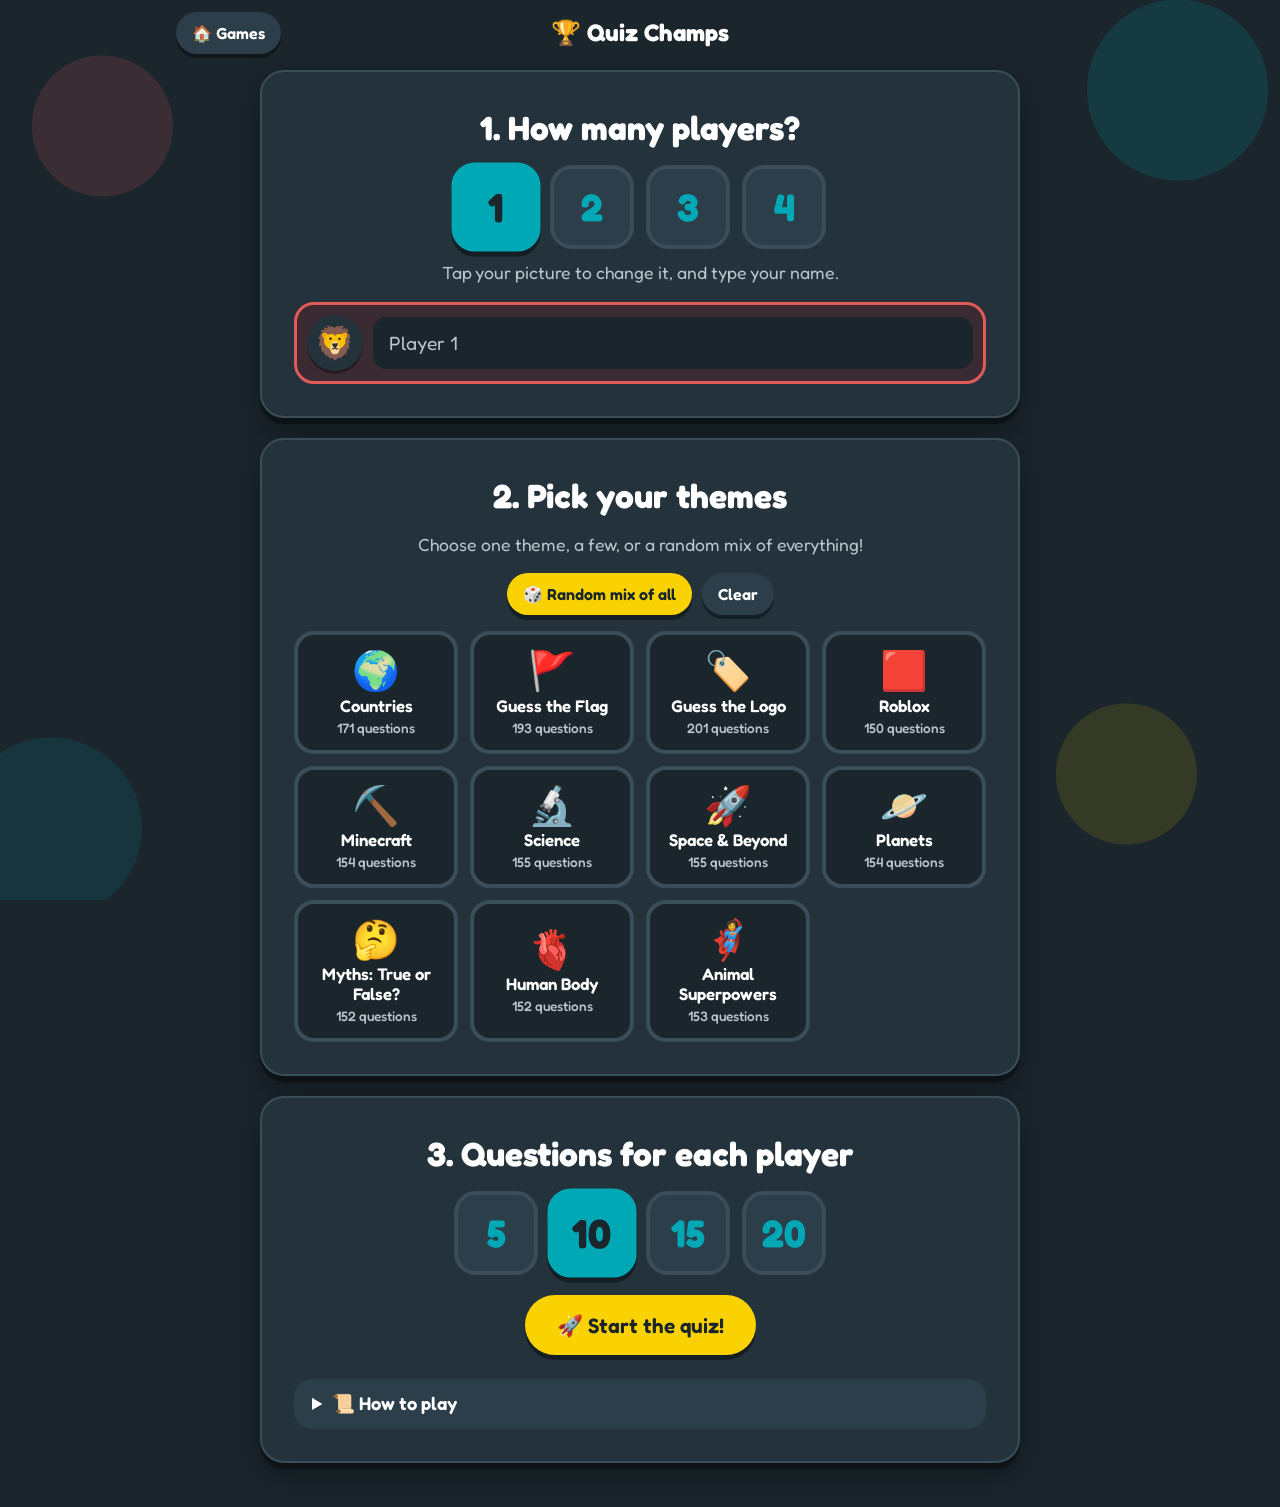
==== games/quiz/index.html @ 3b8c1d2a "Add Quiz Champs: a 1-4 player quiz with 11 themes - Pick one theme, several, or a random mix of all;" ====
<!DOCTYPE html>
<html lang="en">
<head>
  <meta charset="UTF-8" />
  <meta name="viewport" content="width=device-width, initial-scale=1, viewport-fit=cover" />
  <meta name="theme-color" content="#1A252C" />
  <title>Quiz Champs</title>
  <link rel="preconnect" href="https://fonts.googleapis.com" />
  <link rel="preconnect" href="https://fonts.gstatic.com" crossorigin />
  <link href="https://fonts.googleapis.com/css2?family=Fredoka:wght@400;500;600;700&display=swap" rel="stylesheet" />
  <link rel="stylesheet" href="../../assets/portal.css" />
  <link rel="stylesheet" href="quiz.css" />
</head>
<body>
  <div class="wrap app">
    <nav class="topbar">
      <a class="btn ghost small" href="../../">🏠 Games</a>
      <div class="title">🏆 Quiz Champs</div>
      <button class="btn ghost small hidden" id="endBtn" type="button">🏁 End</button>
    </nav>

    <!-- ============ SETUP ============ -->
    <section id="setup" class="screen">
      <div class="panel">
        <h1>1. How many players?</h1>
        <div class="count-picker" id="countPicker" role="radiogroup" aria-label="Number of players">
          <button type="button" class="count" data-count="1" role="radio">1</button>
          <button type="button" class="count" data-count="2" role="radio">2</button>
          <button type="button" class="count" data-count="3" role="radio">3</button>
          <button type="button" class="count" data-count="4" role="radio">4</button>
        </div>
        <p class="hint">Tap your picture to change it, and type your name.</p>
        <div id="playerInputs" class="player-inputs"></div>
      </div>

      <div class="panel">
        <h1>2. Pick your themes</h1>
        <p class="hint">Choose one theme, a few, or a random mix of everything!</p>
        <div class="theme-actions">
          <button type="button" class="btn yellow small" id="mixAll">🎲 Random mix of all</button>
          <button type="button" class="btn ghost small" id="clearThemes">Clear</button>
        </div>
        <div class="themes" id="themeGrid"></div>
      </div>

      <div class="panel">
        <h1>3. Questions for each player</h1>
        <div class="count-picker" id="lengthPicker" role="radiogroup" aria-label="Questions for each player">
          <button type="button" class="count wide" data-len="5" role="radio">5</button>
          <button type="button" class="count wide" data-len="10" role="radio">10</button>
          <button type="button" class="count wide" data-len="15" role="radio">15</button>
          <button type="button" class="count wide" data-len="20" role="radio">20</button>
        </div>
        <p class="setup-error hidden" id="setupError" role="alert"></p>
        <button class="btn yellow big start" id="startBtn" type="button">🚀 Start the quiz!</button>

        <details class="rules">
          <summary>📜 How to play</summary>
          <ol>
            <li>Players take turns. On your turn, read the question and tap your answer.</li>
            <li>Every right answer scores <b>1 point</b>.</li>
            <li>🔥 Get <b>5 in a row</b> right and you win <b>1 bonus point</b>.</li>
            <li>🔥🔥 Get <b>10 in a row</b> right and you win <b>2 more bonus points</b>. Then a new streak begins!</li>
            <li>A wrong answer resets your streak to zero.</li>
            <li>The player with the most points at the end wins!</li>
          </ol>
        </details>
      </div>
    </section>

    <!-- ============ GAME ============ -->
    <section id="game" class="screen hidden">
      <div class="scoreboard" id="scoreboard"></div>

      <div class="qcard" id="qcard">
        <div class="qmeta">
          <span class="theme-tag" id="themeTag"></span>
          <span class="qcount" id="qCount"></span>
        </div>
        <p class="turn" id="turnMsg"></p>
        <h2 class="question" id="questionText"></h2>
        <div class="qimage hidden" id="qImageWrap">
          <img id="qImage" alt="" />
          <div class="img-error hidden" id="imgError">
            <p>😕 This picture didn't load. Are you online?</p>
            <button type="button" class="btn ghost small" id="skipBtn">⏭️ Skip this question</button>
          </div>
        </div>
        <button type="button" class="btn ghost small speak" id="speakBtn">🔊 Read it to me</button>
        <div class="answers" id="answers"></div>
        <div class="feedback hidden" id="feedback" aria-live="polite"></div>
        <button class="btn yellow big next hidden" id="nextBtn" type="button">Next ➜</button>
      </div>
    </section>

    <!-- ============ END ============ -->
    <section id="end" class="screen hidden">
      <div class="panel">
        <div class="trophy" id="trophy">🏆</div>
        <h1 id="winnerText"></h1>
        <p class="hint" id="winnerSub"></p>
        <ol class="leaderboard" id="leaderboard"></ol>
        <div class="end-actions">
          <button class="btn yellow big" id="againBtn" type="button">🔁 Play again</button>
          <button class="btn ghost big" id="changeBtn" type="button">🎨 Change themes</button>
        </div>
      </div>
      <div class="confetti" id="confetti" aria-hidden="true"></div>
    </section>
  </div>

  <!--
    QUESTION THEMES
    Each file in /themes adds one theme. To add a new theme, copy a file,
    change it, and add a <script> line for it here.
  -->
  <script src="themes/countries.js"></script>
  <script src="themes/flags.js"></script>
  <script src="themes/logos.js"></script>
  <script src="themes/roblox.js"></script>
  <script src="themes/minecraft.js"></script>
  <script src="themes/science.js"></script>
  <script src="themes/space.js"></script>
  <script src="themes/planets.js"></script>
  <script src="themes/myths.js"></script>
  <script src="themes/human-body.js"></script>
  <script src="themes/animal-superpowers.js"></script>

  <script src="../../assets/player.js"></script>
  <script src="quiz.js"></script>
</body>
</html>
---- assets/portal.css ----
/* Shared styles for the Kids Game Zone (dark theme)
   Palette: #FAD201 yellow · #E15959 coral · #00A8B5 teal · #1A252C navy · #FFFFFF white */
:root {
  /* palette */
  --yellow: #FAD201;
  --coral: #E15959;
  --teal: #00A8B5;
  --navy: #1A252C;
  --white: #FFFFFF;

  /* surfaces built from the navy base */
  --bg: #1A252C;
  --surface: #23323B;
  --surface-2: #2C3E49;
  --line: #3A4E5A;

  /* text */
  --ink: #FFFFFF;
  --ink-soft: #B9C6CD;
  --on-color: #1A252C; /* text on yellow / teal / coral fills */

  /* tints for coloured panels */
  --coral-tint: #3A2A31;
  --teal-tint: #173A42;
  --yellow-tint: #3A3A22;

  --shadow: 0 6px 0 rgba(0, 0, 0, 0.35), 0 12px 28px rgba(0, 0, 0, 0.35);
  --radius: 24px;
  --font: "Fredoka", "Baloo 2", "Comic Sans MS", "Trebuchet MS", system-ui, sans-serif;

  color-scheme: dark;
}

* { box-sizing: border-box; }

html, body {
  margin: 0;
  min-height: 100%;
}

body {
  font-family: var(--font);
  color: var(--ink);
  background-color: var(--bg);
  background-image:
    radial-gradient(circle at 8% 14%, rgba(225, 89, 89, 0.16) 0 70px, transparent 71px),
    radial-gradient(circle at 92% 10%, rgba(0, 168, 181, 0.16) 0 90px, transparent 91px),
    radial-gradient(circle at 88% 86%, rgba(250, 210, 1, 0.12) 0 70px, transparent 71px),
    radial-gradient(circle at 4% 92%, rgba(0, 168, 181, 0.12) 0 90px, transparent 91px);
  background-attachment: fixed;
  -webkit-tap-highlight-color: transparent;
  line-height: 1.4;
}

button, input { font-family: inherit; }

button {
  cursor: pointer;
  touch-action: manipulation;
}

.wrap {
  width: 100%;
  max-width: 1100px;
  margin: 0 auto;
  padding: 0 16px;
}

.btn {
  display: inline-flex;
  align-items: center;
  justify-content: center;
  gap: 8px;
  border: none;
  border-radius: 999px;
  padding: 14px 28px;
  font-size: 1.2rem;
  font-weight: 600;
  color: var(--on-color);
  background: var(--teal);
  box-shadow: 0 5px 0 rgba(0, 0, 0, 0.4);
  text-decoration: none;
  transition: transform 0.1s ease, box-shadow 0.1s ease, filter 0.15s;
  min-height: 52px;
}
.btn:hover { filter: brightness(1.08); }
.btn:active { transform: translateY(4px); box-shadow: 0 1px 0 rgba(0, 0, 0, 0.4); }
.btn:disabled { filter: grayscale(0.9) opacity(0.45); cursor: not-allowed; transform: none; }
.btn.pink { background: var(--coral); }
.btn.teal { background: var(--teal); }
.btn.orange,
.btn.yellow { background: var(--yellow); }
.btn.ghost {
  background: var(--surface-2);
  color: var(--ink);
  box-shadow: 0 4px 0 rgba(0, 0, 0, 0.4);
}
.btn.small { padding: 8px 16px; font-size: 1rem; min-height: 42px; }

:focus-visible {
  outline: 4px solid var(--yellow);
  outline-offset: 3px;
}

@media (prefers-reduced-motion: reduce) {
  *, *::before, *::after { animation: none !important; transition: none !important; }
}
---- games/quiz/quiz.css ----
.app {
  padding-top: max(12px, env(safe-area-inset-top));
  padding-bottom: max(24px, env(safe-area-inset-bottom));
  max-width: 960px;
}
.hidden { display: none !important; }

/* ---------- Top bar ---------- */
.topbar {
  display: grid;
  grid-template-columns: 1fr auto 1fr;
  align-items: center;
  gap: 8px;
  margin-bottom: 16px;
}
.topbar .title { font-weight: 700; font-size: clamp(1.05rem, 3.5vw, 1.5rem); text-align: center; white-space: nowrap; }
.topbar > :first-child { justify-self: start; }
.topbar > :last-child { justify-self: end; }
.topbar .btn { white-space: nowrap; }

/* ---------- Panels ---------- */
.panel {
  background: var(--surface);
  border: 2px solid var(--line);
  border-radius: var(--radius);
  box-shadow: var(--shadow);
  padding: clamp(18px, 4vw, 32px);
  text-align: center;
  max-width: 760px;
  margin: 0 auto 20px;
}
.panel h1 { margin: 0 0 14px; font-size: clamp(1.5rem, 5vw, 2.1rem); }
.hint { color: var(--ink-soft); font-size: 1.1rem; margin: 12px 0 16px; }
.btn.big { font-size: 1.3rem; padding: 16px 32px; min-height: 60px; }

.count-picker { display: flex; justify-content: center; gap: 12px; flex-wrap: wrap; }
.count {
  width: clamp(62px, 17vw, 84px);
  height: clamp(62px, 17vw, 84px);
  border-radius: 22px;
  border: 4px solid var(--line);
  background: var(--surface-2);
  font-size: clamp(1.8rem, 6vw, 2.4rem);
  font-weight: 700;
  color: var(--teal);
  transition: transform .12s ease;
}
.count:active { transform: scale(.94); }
.count[aria-checked="true"] {
  background: var(--teal); color: var(--on-color); border-color: var(--teal);
  transform: scale(1.06); box-shadow: 0 5px 0 rgba(0,0,0,.4);
}

.player-inputs { display: grid; grid-template-columns: repeat(auto-fit, minmax(240px, 1fr)); gap: 12px; }
.player-input {
  display: flex; align-items: center; gap: 10px; padding: 10px;
  border-radius: 20px; background: var(--pcolor-soft); border: 3px solid var(--pcolor);
}
.avatar-btn {
  flex: none; width: 56px; height: 56px; border-radius: 50%; border: none;
  background: var(--surface); font-size: 2rem; box-shadow: 0 3px 0 rgba(0,0,0,.35);
}
.player-input input {
  flex: 1; min-width: 0; font-size: 1.2rem; padding: 12px 14px; border-radius: 14px;
  border: 2px solid transparent; background: var(--bg); color: var(--ink);
}
.player-input input::placeholder { color: var(--ink-soft); }
.player-input input:focus { outline: none; border-color: var(--pcolor); }

/* ---------- Theme picker ---------- */
.theme-actions { display: flex; gap: 10px; justify-content: center; flex-wrap: wrap; margin-bottom: 16px; }
.themes { display: grid; grid-template-columns: repeat(auto-fill, minmax(150px, 1fr)); gap: 12px; }
.theme {
  position: relative;
  display: flex; flex-direction: column; align-items: center; justify-content: center; gap: 4px;
  min-height: 120px; padding: 14px 10px;
  border-radius: 20px;
  border: 4px solid var(--line);
  background: var(--bg);
  color: var(--ink);
  font-weight: 600; font-size: 1.05rem;
  transition: transform .12s ease, border-color .12s, background .12s;
}
.theme:active { transform: scale(.96); }
.theme .emoji { font-size: 2.4rem; line-height: 1.1; }
.theme .n { font-size: .85rem; color: var(--ink-soft); font-weight: 500; }
.theme[aria-pressed="true"] { border-color: var(--tcolor); background: var(--tsoft); }
.theme[aria-pressed="true"]::after {
  content: "✓"; position: absolute; top: 6px; right: 8px;
  width: 28px; height: 28px; border-radius: 50%;
  display: grid; place-items: center;
  background: var(--tcolor); color: var(--on-color); font-weight: 700; font-size: 1rem;
}
.setup-error { color: var(--coral); font-weight: 600; font-size: 1.1rem; margin: 16px 0 0; }
.start { margin-top: 20px; }

.rules { margin-top: 24px; text-align: left; background: var(--surface-2); border-radius: 18px; padding: 12px 18px; }
.rules summary { cursor: pointer; font-weight: 600; font-size: 1.15rem; }
.rules li { margin: 8px 0; font-size: 1.05rem; }

/* ---------- Scoreboard ---------- */
.scoreboard { display: flex; justify-content: center; flex-wrap: wrap; gap: 8px; margin-bottom: 16px; }
.score-chip {
  display: flex; align-items: center; gap: 8px;
  padding: 6px 14px 6px 6px; border-radius: 999px;
  background: var(--surface); border: 3px solid var(--line);
  font-weight: 600; transition: transform .2s ease;
}
.score-chip .av { width: 36px; height: 36px; border-radius: 50%; display: grid; place-items: center; font-size: 1.4rem; background: var(--pcolor-soft); }
.score-chip .nm { max-width: 11ch; overflow: hidden; text-overflow: ellipsis; white-space: nowrap; }
.score-chip .pts { background: var(--bg); border-radius: 999px; padding: 2px 10px; color: var(--yellow); }
.score-chip .streak { font-size: .9rem; color: var(--coral); }
.score-chip.active { border-color: var(--pcolor); transform: scale(1.07); }
.score-chip.bump .pts { animation: bump .5s ease; }

/* ---------- Question card ---------- */
.qcard {
  background: var(--surface);
  border: 4px solid var(--yellow);
  border-radius: 28px;
  box-shadow: var(--shadow);
  padding: clamp(16px, 3.5vw, 30px);
  text-align: center;
}
.qmeta { display: flex; justify-content: space-between; align-items: center; gap: 8px; flex-wrap: wrap; }
.theme-tag { background: var(--surface-2); border-radius: 999px; padding: 4px 12px; font-weight: 600; font-size: .95rem; }
.qcount { color: var(--ink-soft); font-weight: 600; font-size: .95rem; }
.turn { margin: 14px 0 4px; font-size: clamp(1.1rem, 3.8vw, 1.35rem); font-weight: 600; }
.turn b { color: var(--yellow); }
.question { margin: 8px 0 14px; font-size: clamp(1.4rem, 4.8vw, 2rem); line-height: 1.3; }
.qimage {
  margin: 0 auto 14px;
  width: min(100%, 360px);
  min-height: 160px;
  background: #FFFFFF;
  border-radius: 20px;
  padding: 18px;
  display: grid; place-items: center;
  box-shadow: inset 0 0 0 3px var(--line);
}
.qimage img { display: block; max-width: 100%; max-height: 220px; width: auto; height: auto; }
.qimage.flag { background: var(--surface-2); padding: 14px; }
.qimage.flag img { width: 100%; max-height: none; border-radius: 8px; box-shadow: 0 4px 14px rgba(0,0,0,.4); }
.qimage.logo img { width: 160px; height: 160px; object-fit: contain; }
.img-error { color: var(--on-color); font-weight: 600; }
.img-error p { margin: 0 0 10px; }
.speak { margin-bottom: 16px; }

.answers { display: grid; grid-template-columns: 1fr 1fr; gap: 12px; }
.answer {
  position: relative;
  min-height: 72px;
  padding: 14px 16px 14px 56px;
  border-radius: 20px;
  border: 4px solid var(--line);
  background: var(--bg);
  color: var(--ink);
  font-size: clamp(1.1rem, 3.6vw, 1.3rem);
  font-weight: 600;
  text-align: left;
  transition: transform .1s ease, border-color .12s, background .12s;
}
.answer .key {
  position: absolute; left: 12px; top: 50%; transform: translateY(-50%);
  width: 34px; height: 34px; border-radius: 50%;
  display: grid; place-items: center;
  background: var(--surface-2); color: var(--ink); font-size: 1rem;
}
.answer:not(:disabled):hover { border-color: var(--teal); }
.answer:not(:disabled):active { transform: scale(.97); }
.answer:disabled { cursor: default; }
.answer.correct { background: var(--teal); border-color: var(--teal); color: var(--on-color); }
.answer.correct .key { background: var(--on-color); color: var(--teal); }
.answer.wrong { background: var(--coral); border-color: var(--coral); color: var(--on-color); animation: shake .4s ease; }
.answer.wrong .key { background: var(--on-color); color: var(--coral); }
.answer.dim { opacity: .45; }
.answers.tf .answer { text-align: center; padding-left: 16px; font-size: clamp(1.3rem, 4.5vw, 1.6rem); min-height: 84px; }
.answers.tf .answer .key { display: none; }

.feedback {
  margin-top: 16px; padding: 14px 16px; border-radius: 18px;
  font-size: clamp(1.15rem, 4vw, 1.4rem); font-weight: 600;
  animation: popIn .3s cubic-bezier(.3,1.5,.5,1);
}
.feedback.good { background: var(--teal-tint); border: 3px solid var(--teal); }
.feedback.bad { background: var(--coral-tint); border: 3px solid var(--coral); }
.feedback .bonus {
  display: block; margin-top: 8px; color: var(--yellow); font-size: 1.15em;
  animation: bump .6s ease 2;
}
.next { margin-top: 18px; }

/* ---------- End ---------- */
.trophy { font-size: 5rem; animation: bounce 1.2s ease-in-out infinite; }
.leaderboard { list-style: none; padding: 0; margin: 8px 0 24px; display: grid; gap: 10px; text-align: left; }
.leaderboard li {
  display: flex; align-items: center; gap: 12px;
  padding: 12px 16px; border-radius: 18px;
  background: var(--pcolor-soft); border: 3px solid transparent;
  font-size: 1.1rem;
}
.leaderboard li.win { border-color: var(--yellow); }
.leaderboard .medal { font-size: 1.8rem; width: 2.2rem; text-align: center; }
.leaderboard .av { font-size: 1.8rem; }
.leaderboard .who { flex: 1; min-width: 0; }
.leaderboard .who b { display: block; overflow-wrap: anywhere; }
.leaderboard .who small { color: var(--ink-soft); font-size: .92rem; }
.leaderboard .total { font-size: 1.6rem; font-weight: 700; color: var(--yellow); white-space: nowrap; }
.end-actions { display: flex; gap: 12px; justify-content: center; flex-wrap: wrap; }

.confetti { position: fixed; inset: 0; pointer-events: none; overflow: hidden; z-index: 40; }
.confetti span { position: absolute; top: -40px; font-size: 1.8rem; animation: fall linear forwards; }

/* ---------- Phone ---------- */
@media (max-width: 640px) {
  .answers { grid-template-columns: 1fr; }
  .answers.tf { grid-template-columns: 1fr 1fr; }
  .answer { min-height: 62px; }
  .topbar .btn.small { padding: 8px 12px; font-size: .95rem; }
  .themes { grid-template-columns: repeat(2, 1fr); }
  .qimage { width: min(100%, 260px); min-height: 0; padding: 12px; margin-bottom: 10px; }
  .qimage.logo img { width: 110px; height: 110px; }
  .question { margin-bottom: 10px; }
  .speak { margin-bottom: 12px; }
}

@keyframes popIn { from { transform: scale(.85); opacity: 0; } to { transform: none; opacity: 1; } }
@keyframes bump { 0%,100% { transform: scale(1); } 50% { transform: scale(1.3); } }
@keyframes shake { 0%,100% { transform: translateX(0); } 25% { transform: translateX(-8px); } 75% { transform: translateX(8px); } }
@keyframes bounce { 0%,100% { transform: translateY(0); } 50% { transform: translateY(-14px); } }
@keyframes fall { to { transform: translateY(110vh) rotate(540deg); } }
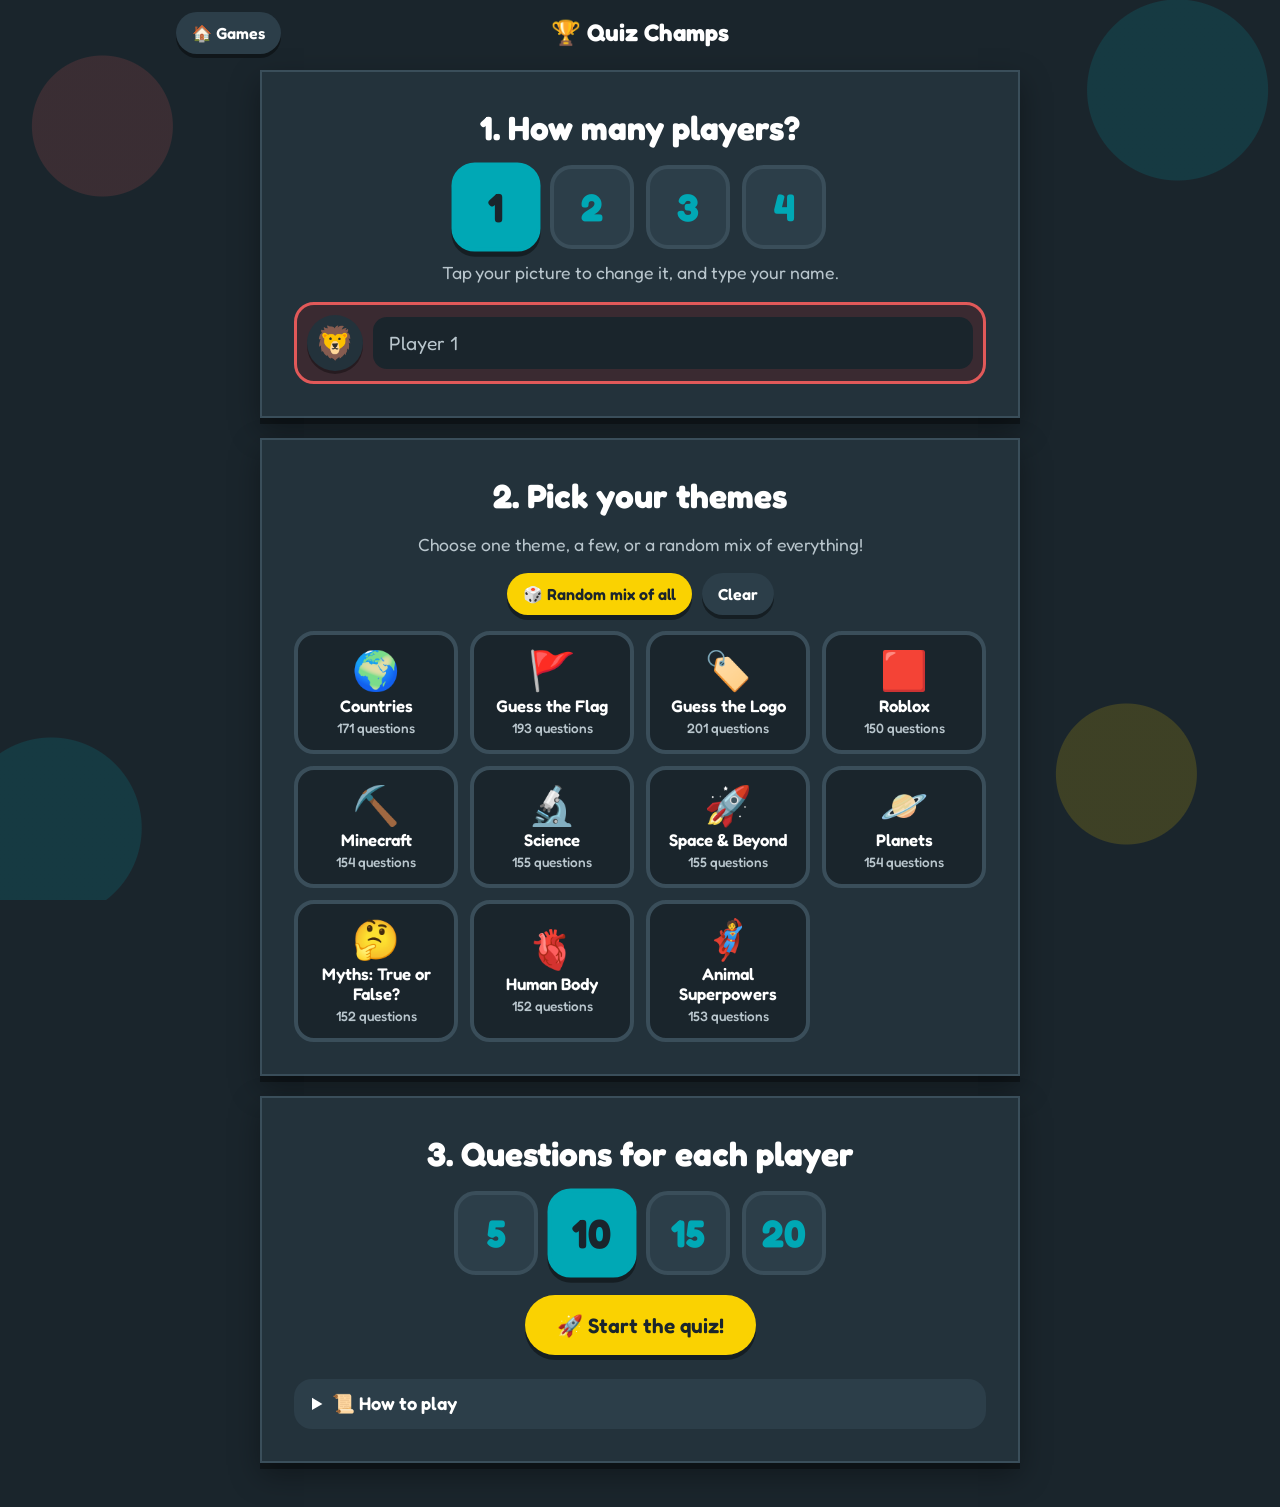
==== commit eae238b8: "Add a color theme picker with six themes The homepage has a Theme button with Midnight Pop (default)" ====
--- a/games/quiz/index.html
+++ b/games/quiz/index.html
@@ -4,6 +4,7 @@
   <meta charset="UTF-8" />
   <meta name="viewport" content="width=device-width, initial-scale=1, viewport-fit=cover" />
   <meta name="theme-color" content="#1A252C" />
+  <script src="../../assets/theme.js"></script>
   <title>Quiz Champs</title>
   <link rel="preconnect" href="https://fonts.googleapis.com" />
   <link rel="preconnect" href="https://fonts.gstatic.com" crossorigin />
@@ -40,7 +41,7 @@
           <button type="button" class="btn yellow small" id="mixAll">🎲 Random mix of all</button>
           <button type="button" class="btn ghost small" id="clearThemes">Clear</button>
         </div>
-        <div class="themes" id="themeGrid"></div>
+        <div class="themes" id="themeGrid"><p class="hint">Loading themes…</p></div>
       </div>
 
       <div class="panel">
@@ -80,7 +81,8 @@
         <p class="turn" id="turnMsg"></p>
         <h2 class="question" id="questionText"></h2>
         <div class="qimage hidden" id="qImageWrap">
-          <img id="qImage" alt="" />
+          <!-- Shown only when the question has an Image link -->
+          <img id="qImage" alt="" hidden />
           <div class="img-error hidden" id="imgError">
             <p>😕 This picture didn't load. Are you online?</p>
             <button type="button" class="btn ghost small" id="skipBtn">⏭️ Skip this question</button>
@@ -110,21 +112,10 @@
   </div>
 
   <!--
-    QUESTION THEMES
-    Each file in /themes adds one theme. To add a new theme, copy a file,
-    change it, and add a <script> line for it here.
+    QUESTION THEMES are JSON files in /themes, listed in themes/themes.json.
+    Each question looks like this:
+      { "Question": "...", "Image": "picture link or empty", "Answer": "...", "Choices": ["...", "...", "...", "..."] }
   -->
-  <script src="themes/countries.js"></script>
-  <script src="themes/flags.js"></script>
-  <script src="themes/logos.js"></script>
-  <script src="themes/roblox.js"></script>
-  <script src="themes/minecraft.js"></script>
-  <script src="themes/science.js"></script>
-  <script src="themes/space.js"></script>
-  <script src="themes/planets.js"></script>
-  <script src="themes/myths.js"></script>
-  <script src="themes/human-body.js"></script>
-  <script src="themes/animal-superpowers.js"></script>
 
   <script src="../../assets/player.js"></script>
   <script src="quiz.js"></script>
--- a/assets/portal.css
+++ b/assets/portal.css
@@ -1,35 +1,212 @@
-/* Shared styles for the Kids Game Zone (dark theme)
-   Palette: #FAD201 yellow · #E15959 coral · #00A8B5 teal · #1A252C navy · #FFFFFF white */
+/* ============================================================
+   Shared styles for the Kids Game Zone
+   Color themes are switched with <html data-theme="...">.
+   Every page uses these "role" colors, so a theme only has to
+   set them once:
+     --yellow  big buttons, highlights, card borders
+     --coral   option A, wrong answers, player 1
+     --teal    option B, right answers, player 2
+     --on-*    text color that sits on top of that color
+   ============================================================ */
+
+/* ---------- Midnight Pop (default) ---------- */
 :root {
-  /* palette */
   --yellow: #FAD201;
   --coral: #E15959;
   --teal: #00A8B5;
-  --navy: #1A252C;
-  --white: #FFFFFF;
-
-  /* surfaces built from the navy base */
+  --on-yellow: #1A252C;
+  --on-coral: #1A252C;
+  --on-teal: #1A252C;
+
   --bg: #1A252C;
+  --bg-image: none;
   --surface: #23323B;
   --surface-2: #2C3E49;
   --line: #3A4E5A;
-
-  /* text */
   --ink: #FFFFFF;
   --ink-soft: #B9C6CD;
-  --on-color: #1A252C; /* text on yellow / teal / coral fills */
-
-  /* tints for coloured panels */
+
   --coral-tint: #3A2A31;
   --teal-tint: #173A42;
   --yellow-tint: #3A3A22;
 
+  --overlay: rgba(10, 16, 20, 0.75);
   --shadow: 0 6px 0 rgba(0, 0, 0, 0.35), 0 12px 28px rgba(0, 0, 0, 0.35);
-  --radius: 24px;
-  --font: "Fredoka", "Baloo 2", "Comic Sans MS", "Trebuchet MS", system-ui, sans-serif;
+  --press: rgba(0, 0, 0, 0.4);
+  --blob-alpha: 16%;
 
   color-scheme: dark;
 }
+
+/* ---------- Berry Twilight ---------- */
+:root[data-theme="berry"] {
+  --cherry-rose: #b7094c;
+  --dark-raspberry: #a01a58;
+  --royal-plum: #892b64;
+  --velvet-purple: #723c70;
+  --dusty-grape: #5c4d7d;
+  --dusk-blue: #455e89;
+  --rich-cerulean: #2e6f95;
+  --cerulean: #1780a1;
+  --pacific-cyan: #0091ad;
+
+  --yellow: var(--pacific-cyan);
+  --coral: var(--cherry-rose);
+  --teal: var(--cerulean);
+  --on-yellow: #FFFFFF;
+  --on-coral: #FFFFFF;
+  --on-teal: #FFFFFF;
+
+  --bg: #1e1027;
+  --bg-image: linear-gradient(160deg, #2c0b20 0%, #1e1027 45%, #0c2333 100%);
+  --surface: #2a1a36;
+  --surface-2: #3a2648;
+  --line: var(--dusty-grape);
+  --ink: #FFFFFF;
+  --ink-soft: #d6c7dd;
+
+  --coral-tint: #3d1230;
+  --teal-tint: #13304a;
+  --yellow-tint: #10334a;
+}
+
+/* ---------- Neon Lagoon ---------- */
+:root[data-theme="lagoon"] {
+  --dark-amethyst: #3c1642;
+  --stormy-teal: #086375;
+  --turquoise: #1dd3b0;
+  --green-yellow: #affc41;
+  --light-green: #b2ff9e;
+
+  --yellow: var(--green-yellow);
+  --coral: var(--stormy-teal);
+  --teal: var(--turquoise);
+  --on-yellow: var(--dark-amethyst);
+  --on-coral: #FFFFFF;
+  --on-teal: var(--dark-amethyst);
+
+  --bg: #2b0f30;
+  --bg-image: linear-gradient(170deg, #3c1642 0%, #2b0f30 55%, #062f38 100%);
+  --surface: #3c1642;
+  --surface-2: #4d2054;
+  --line: #6a3570;
+  --ink: #FFFFFF;
+  --ink-soft: var(--light-green);
+
+  --coral-tint: #0d3a45;
+  --teal-tint: #134a4a;
+  --yellow-tint: #3c4a26;
+}
+
+/* ---------- Ocean Sunset ---------- */
+:root[data-theme="sunset"] {
+  --ink-black: #001219;
+  --dark-teal: #005f73;
+  --dark-cyan: #0a9396;
+  --pearl-aqua: #94d2bd;
+  --vanilla-custard: #e9d8a6;
+  --golden-orange: #ee9b00;
+  --burnt-caramel: #ca6702;
+  --rusty-spice: #bb3e03;
+  --oxidized-iron: #ae2012;
+  --brown-red: #9b2226;
+
+  --yellow: var(--golden-orange);
+  --coral: var(--rusty-spice);
+  --teal: var(--dark-cyan);
+  --on-yellow: var(--ink-black);
+  --on-coral: #FFFFFF;
+  --on-teal: var(--ink-black);
+
+  --bg: var(--ink-black);
+  --bg-image: linear-gradient(180deg, #001219 0%, #001219 55%, #2a1410 85%, #3d1714 100%);
+  --surface: #062530;
+  --surface-2: #0b3440;
+  --line: var(--dark-teal);
+  --ink: #FFFFFF;
+  --ink-soft: var(--vanilla-custard);
+
+  --coral-tint: #2e1608;
+  --teal-tint: #04323a;
+  --yellow-tint: #302408;
+}
+
+/* ---------- Silver Steel (light) ---------- */
+:root[data-theme="steel"] {
+  --bright-snow: #f8f9fa;
+  --platinum: #e9ecef;
+  --alabaster-grey: #dee2e6;
+  --pale-slate: #ced4da;
+  --pale-slate-2: #adb5bd;
+  --slate-grey: #6c757d;
+  --iron-grey: #495057;
+  --gunmetal: #343a40;
+  --carbon-black: #212529;
+
+  --yellow: var(--gunmetal);
+  --coral: var(--pale-slate-2);
+  --teal: var(--iron-grey);
+  --on-yellow: var(--bright-snow);
+  --on-coral: var(--carbon-black);
+  --on-teal: var(--bright-snow);
+
+  --bg: var(--platinum);
+  --bg-image: linear-gradient(180deg, var(--bright-snow), var(--platinum));
+  --surface: var(--bright-snow);
+  --surface-2: var(--alabaster-grey);
+  --line: var(--pale-slate);
+  --ink: var(--carbon-black);
+  --ink-soft: var(--slate-grey);
+
+  --coral-tint: var(--platinum);
+  --teal-tint: var(--alabaster-grey);
+  --yellow-tint: var(--alabaster-grey);
+
+  --overlay: rgba(33, 37, 41, 0.55);
+  --shadow: 0 5px 0 rgba(33, 37, 41, 0.12), 0 12px 24px rgba(33, 37, 41, 0.12);
+  --press: rgba(33, 37, 41, 0.25);
+  --blob-alpha: 20%;
+
+  color-scheme: light;
+}
+
+/* ---------- Christmas ---------- */
+:root[data-theme="christmas"] {
+  --hunter-green: #386641;
+  --sage-green: #6a994e;
+  --yellow-green: #a7c957;
+  --vanilla-cream: #f2e8cf;
+  --blushed-brick: #bc4749;
+
+  --yellow: var(--yellow-green);
+  --coral: var(--blushed-brick);
+  --teal: var(--sage-green);
+  --on-yellow: #1c3322;
+  --on-coral: var(--vanilla-cream);
+  --on-teal: #14261a;
+
+  --bg: #24442b;
+  --bg-image: linear-gradient(180deg, #1b3622 0%, #24442b 50%, var(--hunter-green) 100%);
+  --surface: #2c5234;
+  --surface-2: var(--hunter-green);
+  --line: #4d7a52;
+  --ink: var(--vanilla-cream);
+  --ink-soft: #d9d0b4;
+
+  --coral-tint: #4a3330;
+  --teal-tint: #33593a;
+  --yellow-tint: #3d5a30;
+}
+
+/* Player colors follow the theme */
+:root {
+  --p1: var(--coral);  --p1-soft: var(--coral-tint);
+  --p2: var(--teal);   --p2-soft: var(--teal-tint);
+  --p3: var(--yellow); --p3-soft: var(--yellow-tint);
+  --p4: var(--ink);    --p4-soft: var(--surface-2);
+}
+
+/* ============================================================ */
 
 * { box-sizing: border-box; }
 
@@ -39,17 +216,47 @@
 }
 
 body {
-  font-family: var(--font);
+  font-family: "Fredoka", "Baloo 2", "Comic Sans MS", "Trebuchet MS", system-ui, sans-serif;
   color: var(--ink);
   background-color: var(--bg);
   background-image:
-    radial-gradient(circle at 8% 14%, rgba(225, 89, 89, 0.16) 0 70px, transparent 71px),
-    radial-gradient(circle at 92% 10%, rgba(0, 168, 181, 0.16) 0 90px, transparent 91px),
-    radial-gradient(circle at 88% 86%, rgba(250, 210, 1, 0.12) 0 70px, transparent 71px),
-    radial-gradient(circle at 4% 92%, rgba(0, 168, 181, 0.12) 0 90px, transparent 91px);
+    radial-gradient(circle at 8% 14%, color-mix(in srgb, var(--coral) var(--blob-alpha), transparent) 0 70px, transparent 71px),
+    radial-gradient(circle at 92% 10%, color-mix(in srgb, var(--teal) var(--blob-alpha), transparent) 0 90px, transparent 91px),
+    radial-gradient(circle at 88% 86%, color-mix(in srgb, var(--yellow) var(--blob-alpha), transparent) 0 70px, transparent 71px),
+    radial-gradient(circle at 4% 92%, color-mix(in srgb, var(--teal) var(--blob-alpha), transparent) 0 90px, transparent 91px),
+    var(--bg-image);
   background-attachment: fixed;
   -webkit-tap-highlight-color: transparent;
   line-height: 1.4;
+  transition: background-color .3s ease, color .3s ease;
+}
+
+/* ---------- Christmas snow (pure CSS) ---------- */
+:root[data-theme="christmas"] body::before,
+:root[data-theme="christmas"] body::after {
+  content: "";
+  position: fixed;
+  inset: -100% 0 0 0;
+  z-index: -1;
+  pointer-events: none;
+  background-image:
+    radial-gradient(circle, rgba(255,255,255,.95) 0 2.5px, transparent 3.5px),
+    radial-gradient(circle, rgba(255,255,255,.8) 0 1.5px, transparent 2.5px),
+    radial-gradient(circle, rgba(255,255,255,.9) 0 3.5px, transparent 4.5px);
+  background-size: 180px 180px, 120px 120px, 260px 260px;
+  background-position: 0 0, 40px 60px, 130px 30px;
+  animation: snowfall 14s linear infinite;
+}
+:root[data-theme="christmas"] body::after {
+  background-size: 220px 220px, 150px 150px, 320px 320px;
+  background-position: 90px 20px, 10px 100px, 200px 150px;
+  opacity: .7;
+  animation-duration: 22s;
+  filter: blur(1px);
+}
+@keyframes snowfall {
+  from { transform: translate3d(0, 0, 0); }
+  to   { transform: translate3d(30px, 50%, 0); }
 }
 
 button, input { font-family: inherit; }
@@ -76,24 +283,24 @@
   padding: 14px 28px;
   font-size: 1.2rem;
   font-weight: 600;
-  color: var(--on-color);
+  color: var(--on-teal);
   background: var(--teal);
-  box-shadow: 0 5px 0 rgba(0, 0, 0, 0.4);
+  box-shadow: 0 5px 0 var(--press);
   text-decoration: none;
   transition: transform 0.1s ease, box-shadow 0.1s ease, filter 0.15s;
   min-height: 52px;
 }
 .btn:hover { filter: brightness(1.08); }
-.btn:active { transform: translateY(4px); box-shadow: 0 1px 0 rgba(0, 0, 0, 0.4); }
+.btn:active { transform: translateY(4px); box-shadow: 0 1px 0 var(--press); }
 .btn:disabled { filter: grayscale(0.9) opacity(0.45); cursor: not-allowed; transform: none; }
-.btn.pink { background: var(--coral); }
-.btn.teal { background: var(--teal); }
+.btn.pink { background: var(--coral); color: var(--on-coral); }
+.btn.teal { background: var(--teal); color: var(--on-teal); }
 .btn.orange,
-.btn.yellow { background: var(--yellow); }
+.btn.yellow { background: var(--yellow); color: var(--on-yellow); }
 .btn.ghost {
   background: var(--surface-2);
   color: var(--ink);
-  box-shadow: 0 4px 0 rgba(0, 0, 0, 0.4);
+  box-shadow: 0 4px 0 var(--press);
 }
 .btn.small { padding: 8px 16px; font-size: 1rem; min-height: 42px; }
 
--- a/games/quiz/quiz.css
+++ b/games/quiz/quiz.css
@@ -47,7 +47,7 @@
 }
 .count:active { transform: scale(.94); }
 .count[aria-checked="true"] {
-  background: var(--teal); color: var(--on-color); border-color: var(--teal);
+  background: var(--teal); color: var(--on-teal); border-color: var(--teal);
   transform: scale(1.06); box-shadow: 0 5px 0 rgba(0,0,0,.4);
 }
 
@@ -89,7 +89,7 @@
   content: "✓"; position: absolute; top: 6px; right: 8px;
   width: 28px; height: 28px; border-radius: 50%;
   display: grid; place-items: center;
-  background: var(--tcolor); color: var(--on-color); font-weight: 700; font-size: 1rem;
+  background: var(--tcolor); color: var(--ton); font-weight: 700; font-size: 1rem;
 }
 .setup-error { color: var(--coral); font-weight: 600; font-size: 1.1rem; margin: 16px 0 0; }
 .start { margin-top: 20px; }
@@ -138,11 +138,12 @@
   display: grid; place-items: center;
   box-shadow: inset 0 0 0 3px var(--line);
 }
+.qimage img[hidden] { display: none; }
 .qimage img { display: block; max-width: 100%; max-height: 220px; width: auto; height: auto; }
 .qimage.flag { background: var(--surface-2); padding: 14px; }
 .qimage.flag img { width: 100%; max-height: none; border-radius: 8px; box-shadow: 0 4px 14px rgba(0,0,0,.4); }
 .qimage.logo img { width: 160px; height: 160px; object-fit: contain; }
-.img-error { color: var(--on-color); font-weight: 600; }
+.img-error { color: #212529; font-weight: 600; }
 .img-error p { margin: 0 0 10px; }
 .speak { margin-bottom: 16px; }
 
@@ -169,10 +170,12 @@
 .answer:not(:disabled):hover { border-color: var(--teal); }
 .answer:not(:disabled):active { transform: scale(.97); }
 .answer:disabled { cursor: default; }
-.answer.correct { background: var(--teal); border-color: var(--teal); color: var(--on-color); }
-.answer.correct .key { background: var(--on-color); color: var(--teal); }
-.answer.wrong { background: var(--coral); border-color: var(--coral); color: var(--on-color); animation: shake .4s ease; }
-.answer.wrong .key { background: var(--on-color); color: var(--coral); }
+.answer.correct { background: var(--teal); border-color: var(--teal); color: var(--on-teal); }
+.answer.correct .key { background: var(--on-teal); color: var(--teal); }
+.answer.wrong { background: var(--coral); border-color: var(--coral); color: var(--on-coral); animation: shake .4s ease; }
+.answer.wrong .key { background: var(--on-coral); color: var(--coral); }
+.answers.tf .answer.correct .key, .answers.tf .answer.wrong .key { display: grid; }
+.answers.tf .answer.correct, .answers.tf .answer.wrong { padding-left: 56px; }
 .answer.dim { opacity: .45; }
 .answers.tf .answer { text-align: center; padding-left: 16px; font-size: clamp(1.3rem, 4.5vw, 1.6rem); min-height: 84px; }
 .answers.tf .answer .key { display: none; }
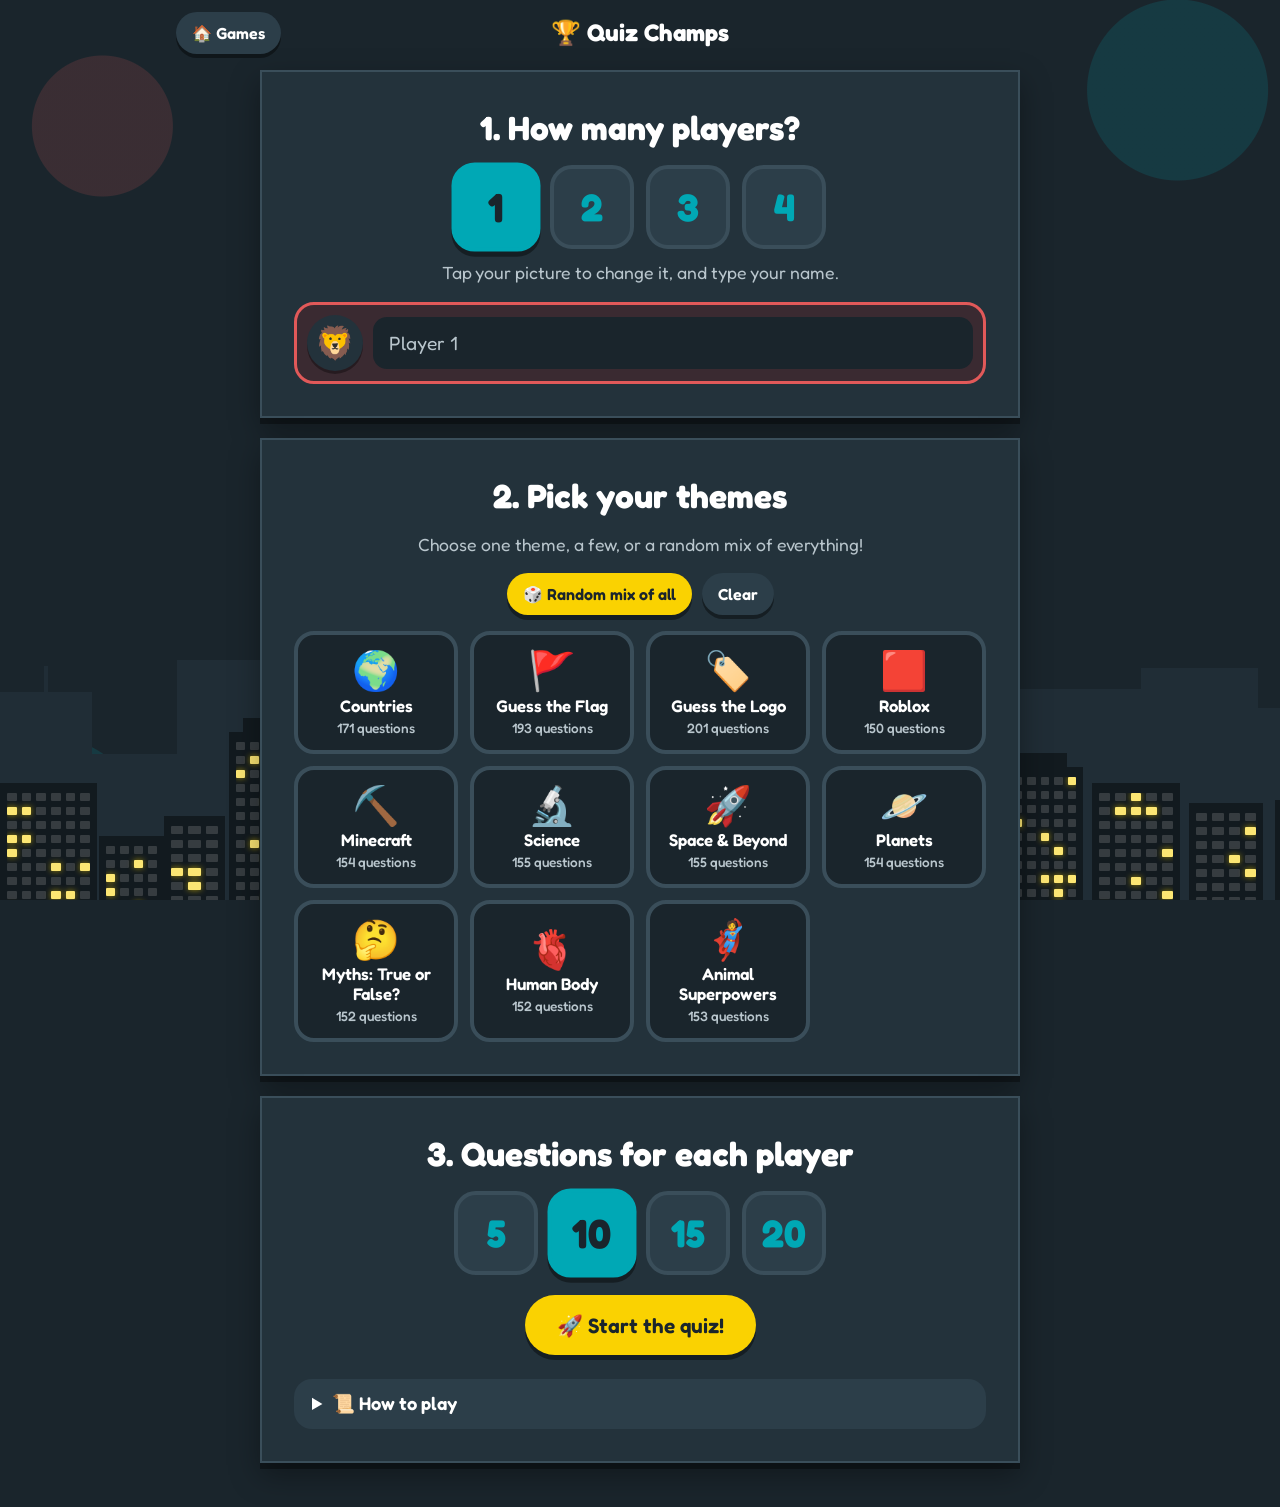
==== commit 5a1699b5: "Add a city skyline background, with a night city for Christmas assets/skyline.js builds far and near" ====
--- a/games/quiz/index.html
+++ b/games/quiz/index.html
@@ -119,5 +119,6 @@
 
   <script src="../../assets/player.js"></script>
   <script src="quiz.js"></script>
+  <script src="../../assets/skyline.js"></script>
 </body>
 </html>
--- a/assets/portal.css
+++ b/assets/portal.css
@@ -162,6 +162,12 @@
   --teal-tint: var(--alabaster-grey);
   --yellow-tint: var(--alabaster-grey);
 
+  --sky-far: var(--alabaster-grey);
+  --sky-near: var(--pale-slate);
+  --win-off: var(--platinum);
+  --win-on: var(--bright-snow);
+  --win-glow: transparent;
+
   --overlay: rgba(33, 37, 41, 0.55);
   --shadow: 0 5px 0 rgba(33, 37, 41, 0.12), 0 12px 24px rgba(33, 37, 41, 0.12);
   --press: rgba(33, 37, 41, 0.25);
@@ -185,8 +191,9 @@
   --on-coral: var(--vanilla-cream);
   --on-teal: #14261a;
 
-  --bg: #24442b;
-  --bg-image: linear-gradient(180deg, #1b3622 0%, #24442b 50%, var(--hunter-green) 100%);
+  --bg: #0f2117;
+  --bg-image: linear-gradient(180deg, #050d08 0%, #0f2117 40%, #1f3d28 78%, #2c5234 100%);
+  --blob-alpha: 0%;
   --surface: #2c5234;
   --surface-2: var(--hunter-green);
   --line: #4d7a52;
@@ -196,10 +203,23 @@
   --coral-tint: #4a3330;
   --teal-tint: #33593a;
   --yellow-tint: #3d5a30;
-}
-
-/* Player colors follow the theme */
+
+  /* Skyline at night */
+  --sky-far: #10241a;
+  --sky-near: #07110b;
+  --win-off: #1b2d21;
+  --win-on: #ffe6a3;
+  --win-glow: rgba(255, 210, 110, 0.8);
+}
+
+/* Player colors and skyline colors follow the theme */
 :root {
+  --sky-far: color-mix(in srgb, var(--surface) 65%, var(--bg));
+  --sky-near: color-mix(in srgb, var(--bg) 70%, #000);
+  --win-off: color-mix(in srgb, var(--sky-near) 85%, #fff);
+  --win-on: color-mix(in srgb, var(--yellow) 55%, #fff);
+  --win-glow: color-mix(in srgb, var(--yellow) 60%, transparent);
+
   --p1: var(--coral);  --p1-soft: var(--coral-tint);
   --p2: var(--teal);   --p2-soft: var(--teal-tint);
   --p3: var(--yellow); --p3-soft: var(--yellow-tint);
@@ -257,6 +277,84 @@
 @keyframes snowfall {
   from { transform: translate3d(0, 0, 0); }
   to   { transform: translate3d(30px, 50%, 0); }
+}
+
+/* ---------- City skyline (built by assets/skyline.js) ---------- */
+.skyline {
+  position: fixed;
+  left: 0; right: 0; bottom: 0;
+  height: clamp(130px, 30vh, 300px);
+  z-index: -2;            /* behind content and behind the Christmas snow */
+  pointer-events: none;
+  overflow: hidden;
+}
+.skyline-row {
+  position: absolute;
+  left: 0; bottom: 0;
+  width: 2400px;
+  display: flex;
+  align-items: flex-end;
+}
+.skyline-far { height: 100%; }
+.skyline-near { height: 82%; }
+.skyline .bld { position: relative; flex: none; background-color: var(--sky-near); transition: background-color .3s; }
+.skyline-far .bld { background-color: var(--sky-far); margin-right: -6px; }
+.skyline .bld.spire::before,
+.skyline .bld.antenna::before {
+  content: ""; position: absolute; bottom: 100%; left: 50%;
+  width: 4px; height: 26px; transform: translateX(-50%);
+  background: inherit;
+}
+.skyline .bld.antenna::after {           /* little blinking light on top of the antenna */
+  content: ""; position: absolute; bottom: calc(100% + 24px); left: 50%;
+  width: 6px; height: 6px; border-radius: 50%; transform: translateX(-50%);
+  background: var(--coral); box-shadow: 0 0 6px var(--coral);
+  animation: beacon 2.4s ease-in-out infinite;
+}
+.skyline .bld.stepped::before {
+  content: ""; position: absolute; bottom: 100%; left: 18%;
+  width: 64%; height: 14px; background: inherit;
+}
+.skyline .wins {
+  position: absolute;
+  inset: 10px 7px 0 7px;
+  display: grid;
+  grid-auto-rows: 8px;
+  gap: 6px 5px;
+  overflow: hidden;
+}
+.skyline .win {
+  background: var(--win-off);
+  border-radius: 1px;
+  transition: background-color 1.2s ease, box-shadow 1.2s ease;
+}
+.skyline .win.on { background: var(--win-on); box-shadow: 0 0 6px var(--win-glow); }
+.skyline-moon { display: none; }
+@keyframes beacon { 0%, 100% { opacity: .25; } 50% { opacity: 1; } }
+
+/* Christmas: night city with a moon, snowy rooftops and festive roof lights */
+:root[data-theme="christmas"] .skyline-moon {
+  display: block;
+  position: fixed; top: 11vh; right: 7%;   /* high in the sky, not clipped by the skyline */
+  width: clamp(38px, 6vw, 64px); aspect-ratio: 1;
+  border-radius: 50%;
+  background: radial-gradient(circle at 35% 35%, #fffdf2, var(--vanilla-cream) 60%, #d9cfb2);
+  box-shadow: 0 0 30px rgba(242, 232, 207, .55), 0 0 80px rgba(242, 232, 207, .25);
+}
+:root[data-theme="christmas"] .skyline-near .bld { border-top: 4px solid #f4f7f4; }
+:root[data-theme="christmas"] .skyline-far .bld { border-top: 3px solid rgba(244, 247, 244, .55); }
+:root[data-theme="christmas"] .skyline-near .bld.festive {
+  background-image:
+    radial-gradient(circle, var(--blushed-brick) 0 2px, transparent 2.6px),
+    radial-gradient(circle, var(--yellow-green) 0 2px, transparent 2.6px);
+  background-size: 16px 8px, 16px 8px;
+  background-position: 0 1px, 8px 1px;
+  background-repeat: repeat-x;
+  animation: twinkle 1.8s steps(1) infinite;
+}
+@keyframes twinkle {
+  0%   { background-position: 0 1px, 8px 1px; }
+  50%  { background-position: 8px 1px, 0 1px; }
 }
 
 button, input { font-family: inherit; }
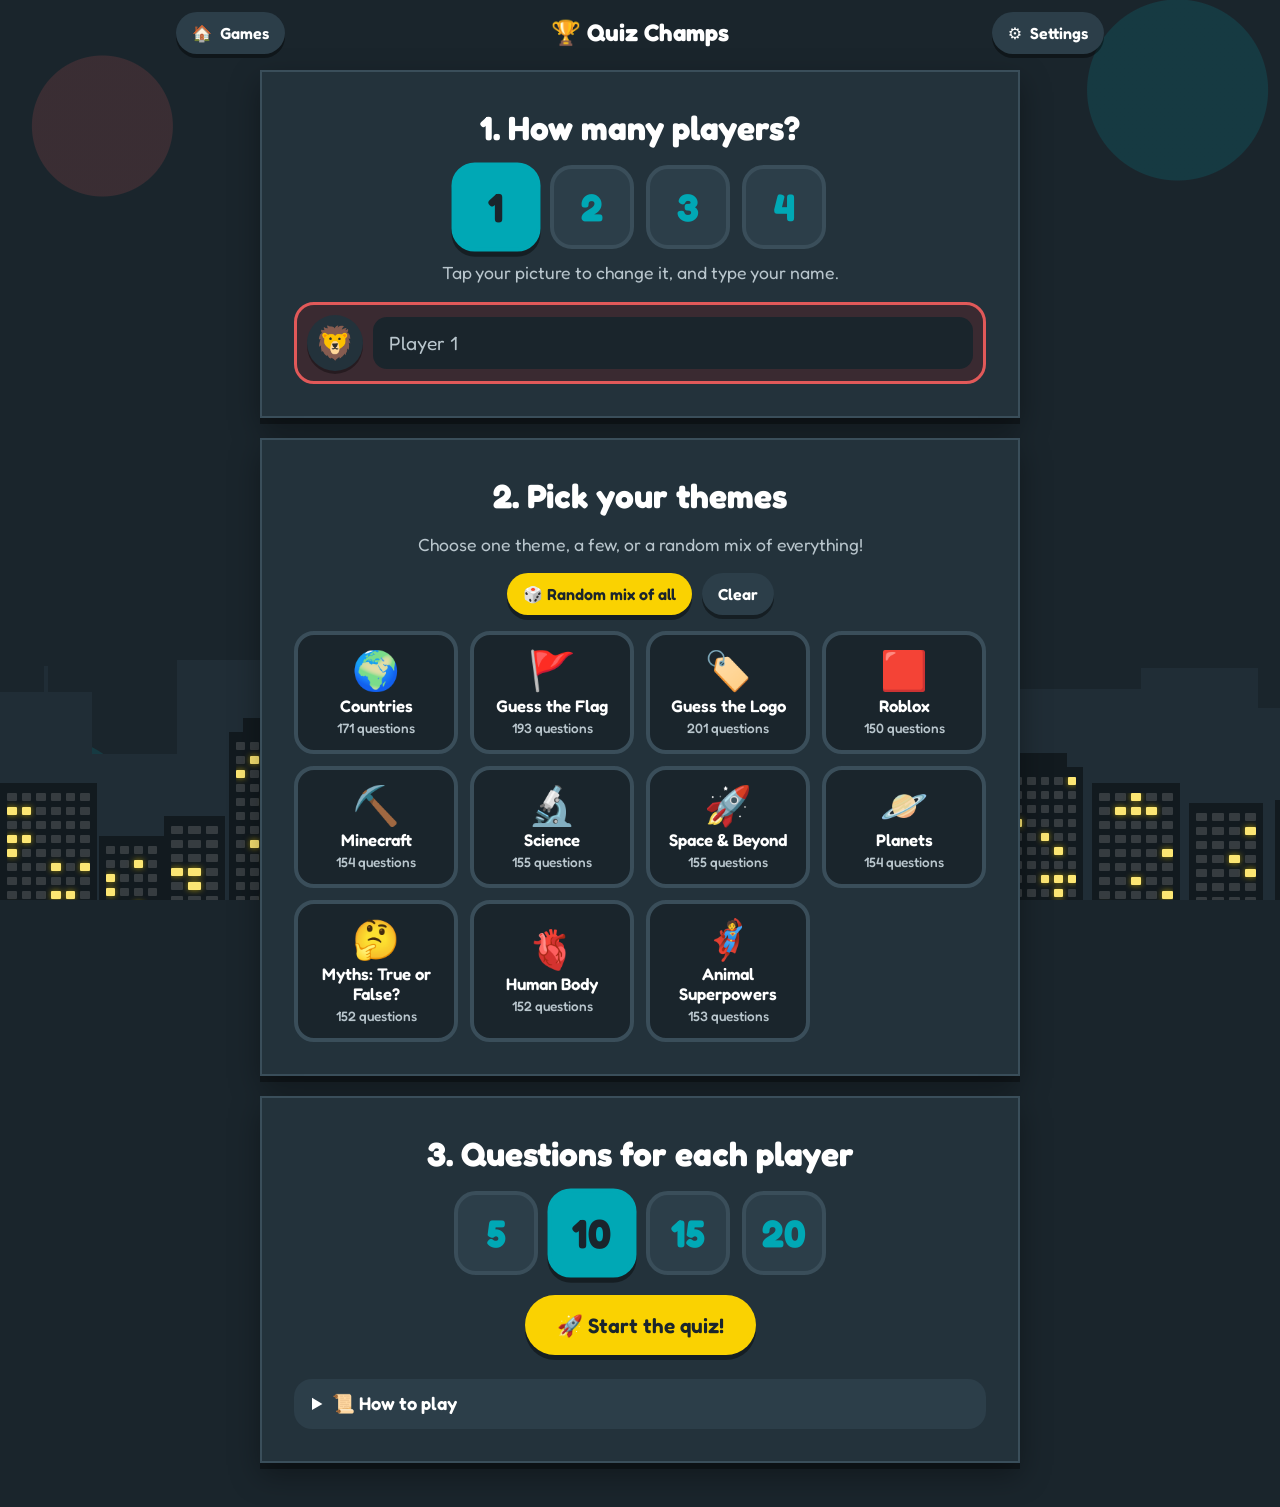
==== commit b18321db: "Settings menu on every page, with Christmas background music - New ⚙️ Settings button at the top rig" ====
--- a/games/quiz/index.html
+++ b/games/quiz/index.html
@@ -5,6 +5,7 @@
   <meta name="viewport" content="width=device-width, initial-scale=1, viewport-fit=cover" />
   <meta name="theme-color" content="#1A252C" />
   <script src="../../assets/theme.js"></script>
+  <script src="../../assets/sound.js"></script>
   <title>Quiz Champs</title>
   <link rel="preconnect" href="https://fonts.googleapis.com" />
   <link rel="preconnect" href="https://fonts.gstatic.com" crossorigin />
@@ -15,9 +16,11 @@
 <body>
   <div class="wrap app">
     <nav class="topbar">
-      <a class="btn ghost small" href="../../">🏠 Games</a>
+      <a class="btn ghost small" href="../../" aria-label="All games">🏠 <span class="lbl">Games</span></a>
       <div class="title">🏆 Quiz Champs</div>
-      <button class="btn ghost small hidden" id="endBtn" type="button">🏁 End</button>
+      <div class="topbar-right" data-settings-slot>
+        <button class="btn ghost small hidden" id="endBtn" type="button" aria-label="End the game">🏁 <span class="lbl">End</span></button>
+      </div>
     </nav>
 
     <!-- ============ SETUP ============ -->
@@ -119,6 +122,8 @@
 
   <script src="../../assets/player.js"></script>
   <script src="quiz.js"></script>
+  <script src="../../assets/music.js"></script>
+  <script src="../../assets/settings.js"></script>
   <script src="../../assets/skyline.js"></script>
 </body>
 </html>
--- a/assets/portal.css
+++ b/assets/portal.css
@@ -356,6 +356,9 @@
   0%   { background-position: 0 1px, 8px 1px; }
   50%  { background-position: 8px 1px, 0 1px; }
 }
+
+/* Sound switched off on the landing page (assets/sound.js): hide read-aloud buttons */
+:root.muted .speak { display: none !important; }
 
 button, input { font-family: inherit; }
 
@@ -410,3 +413,115 @@
 @media (prefers-reduced-motion: reduce) {
   *, *::before, *::after { animation: none !important; transition: none !important; }
 }
+
+/* ---------- Top bars: right-hand group (game button + ⚙️ Settings) ---------- */
+.topbar-right { display: flex; align-items: center; gap: 8px; justify-self: end; }
+@media (max-width: 560px) {
+  .topbar .lbl { display: none; }                       /* icon-only buttons on phones */
+  .topbar .btn.small:has(.lbl) { width: 48px; padding: 0; }
+}
+
+/* ---------- Settings menu (assets/settings.js) ---------- */
+.settings-btn { white-space: nowrap; }
+.settings-btn.floating {
+  position: fixed; z-index: 40;
+  top: max(12px, env(safe-area-inset-top)); right: 12px;
+}
+body.set-open { overflow: hidden; }
+.set-overlay {
+  position: fixed; inset: 0; z-index: 60;
+  background: var(--overlay);
+  display: grid; place-items: center;
+  padding: 16px;
+  overflow-y: auto;
+}
+.set-overlay[hidden] { display: none; }
+.set-box {
+  position: relative;
+  width: 100%; max-width: 720px;
+  background: var(--surface);
+  color: var(--ink);
+  border: 4px solid var(--yellow);
+  border-radius: 28px;
+  box-shadow: var(--shadow);
+  padding: clamp(20px, 4vw, 32px);
+  text-align: center;
+  animation: setPop .3s cubic-bezier(.3, 1.5, .5, 1);
+}
+.set-box h2 { margin: 0 0 16px; font-size: clamp(1.6rem, 5.5vw, 2.2rem); }
+.set-box h3 { margin: 22px 0 0; font-size: 1.25rem; text-align: left; }
+.set-close {
+  position: absolute; top: 12px; right: 12px;
+  width: 44px; height: 44px; border-radius: 50%;
+  border: none; background: var(--surface-2); color: var(--ink);
+  font-size: 1.3rem;
+}
+.set-row {
+  display: flex; align-items: center; justify-content: space-between; gap: 14px;
+  padding: 12px 14px;
+  margin-top: 10px;
+  border-radius: 18px;
+  background: var(--surface-2);
+  text-align: left;
+}
+.set-text { display: flex; flex-direction: column; gap: 2px; }
+.set-text b { font-size: 1.15rem; }
+.set-text span { color: var(--ink-soft); font-size: .95rem; }
+.set-switch {                                            /* big on/off switch */
+  flex: none;
+  position: relative;
+  width: 74px; height: 44px;
+  border: none; border-radius: 999px;
+  background: var(--line);
+  transition: background-color .2s;
+}
+.set-switch .knob {
+  position: absolute; top: 5px; left: 5px;
+  width: 34px; height: 34px; border-radius: 50%;
+  background: var(--ink);
+  transition: transform .2s ease;
+}
+.set-switch[aria-checked="true"] { background: var(--teal); }
+.set-switch[aria-checked="true"] .knob { transform: translateX(30px); background: var(--on-teal); }
+.set-switch[aria-checked="true"]::after,
+.set-switch[aria-checked="false"]::after {               /* ✓ / ✗ so it is clear without color */
+  position: absolute; top: 50%; transform: translateY(-50%);
+  font-size: .9rem; font-weight: 700;
+}
+.set-switch[aria-checked="true"]::after  { content: "✓"; left: 12px; color: var(--on-teal); }
+.set-switch[aria-checked="false"]::after { content: "✗"; right: 12px; color: var(--ink-soft); }
+.set-switch:disabled { opacity: .45; }
+.set-grid {
+  display: grid;
+  grid-template-columns: repeat(auto-fill, minmax(190px, 1fr));
+  gap: 12px;
+  margin: 12px 0 20px;
+}
+.set-card {
+  position: relative;
+  display: flex; flex-direction: column; gap: 10px;
+  padding: 14px;
+  border-radius: 20px;
+  border: 4px solid var(--line);
+  background: var(--bg);
+  color: var(--ink);
+  font-size: 1.1rem; font-weight: 600;
+  text-align: left;
+  transition: transform .12s ease, border-color .12s;
+}
+.set-card:active { transform: scale(.97); }
+.set-card[aria-pressed="true"] { border-color: var(--yellow); }
+.set-card[aria-pressed="true"]::after {
+  content: "✓"; position: absolute; top: 10px; right: 12px;
+  width: 28px; height: 28px; border-radius: 50%;
+  display: grid; place-items: center;
+  background: var(--yellow); color: var(--on-yellow); font-size: 1rem;
+}
+.set-card > span:first-child { padding-right: 30px; }
+.set-card .swatch { display: flex; height: 34px; border-radius: 10px; overflow: hidden; box-shadow: inset 0 0 0 2px rgba(0,0,0,.15); }
+.set-card .swatch span { flex: 1; }
+@media (max-width: 520px) {
+  .set-grid { grid-template-columns: 1fr 1fr; }
+  .set-card { font-size: 1rem; padding: 10px; }
+}
+@keyframes setPop { from { transform: scale(.85); opacity: 0; } to { transform: none; opacity: 1; } }
